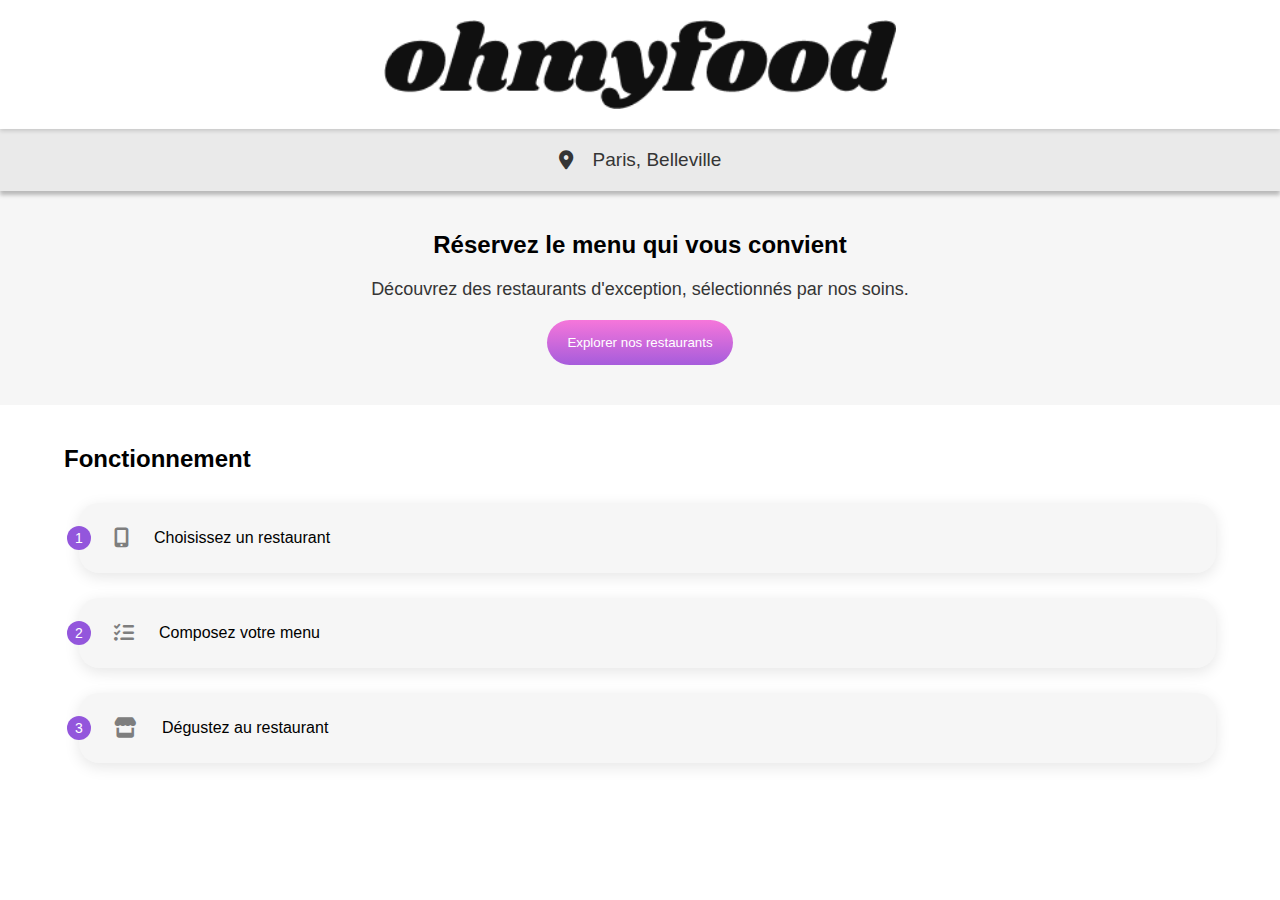
==== index.html @ 7467d75a "implement header & head section" ====
<!DOCTYPE html>
<html lang="fr">
<head>
    <meta charset="UTF-8">
    <meta name="viewport" content="width=device-width, initial-scale=1.0">
    <link rel="stylesheet" href="https://cdnjs.cloudflare.com/ajax/libs/font-awesome/6.0.0-beta3/css/all.min.css">
    <link rel="stylesheet" href="assets/css/main.css">
    <title>OhMyFood</title>
</head>

<body>

    <header>
        <div class="logo">
            <img src="assets/img/logo/ohmyfood.png" alt="logo">
        </div>

        <div class="location">
            <i class="fa-solid fa-location-dot"></i>
            <p>Paris, Belleville</p>
        </div>
    </header>

    <section class="hero">

        <div class="reserve">
            <h1>Réservez le menu qui vous convient</h1>
            <p>Découvrez des restaurants d'exception, sélectionnés par nos soins.</p>
            <button>Explorer nos restaurants</button>
        </div>
    </section>

    <section class="process">
        <h2>Fonctionnement</h2>
        <div class="process-list">
            <div class="process-item">
                <div class="process-item-number">1</div>
                <i class="fa-solid fa-mobile-screen-button"></i>
                <p>Choisissez un restaurant</p>
            </div>
            <div class="process-item">
                <div class="process-item-number">2</div>
                <i class="fa-solid fa-list-check"></i>
                <p>Composez votre menu</p>
            </div>
            <div class="process-item">
                <div class="process-item-number">3</div>
                <i class="fa-solid fa-store"></i>
                <p>Dégustez au restaurant</p>
            </div>
        </div>

    </section>
    
</body>
</html>
---- assets/css/main.css ----
header {
  -webkit-box-align: center;
      -ms-flex-align: center;
          align-items: center;
  position: relative;
  color: #353535;
}

header .logo {
  display: -webkit-box;
  display: -ms-flexbox;
  display: flex;
  -webkit-box-pack: center;
      -ms-flex-pack: center;
          justify-content: center;
  padding: 20px 0;
  position: relative;
  -webkit-box-shadow: 0px 2px 4px 0px #00000026;
          box-shadow: 0px 2px 4px 0px #00000026;
}

header .logo img {
  width: 40%;
}

header .location {
  display: -webkit-box;
  display: -ms-flexbox;
  display: flex;
  -webkit-box-align: center;
      -ms-flex-align: center;
          align-items: center;
  -webkit-box-pack: center;
      -ms-flex-pack: center;
          justify-content: center;
  gap: 10px;
  background-color: #eaeaea;
  font-size: 19px;
  gap: 20px;
  padding: 20px 0;
  -webkit-box-shadow: 0px 4px 4px 0px #00000040;
          box-shadow: 0px 4px 4px 0px #00000040;
}

.hero {
  color: #353535;
}

.hero .reserve {
  display: -webkit-box;
  display: -ms-flexbox;
  display: flex;
  -webkit-box-orient: vertical;
  -webkit-box-direction: normal;
      -ms-flex-direction: column;
          flex-direction: column;
  -webkit-box-align: center;
      -ms-flex-align: center;
          align-items: center;
  -webkit-box-pack: center;
      -ms-flex-pack: center;
          justify-content: center;
  gap: 20px;
  padding: 40px 0;
  background-color: #f6f6f6;
}

.hero .reserve h1 {
  font-size: 24px;
  font-weight: 700;
  text-align: center;
  width: 70%;
  color: black;
}

.hero .reserve p {
  font-size: 18px;
  font-weight: 300;
  text-align: center;
  width: 90%;
}

.hero .reserve button {
  background: -webkit-gradient(linear, left top, left bottom, color-stop(-11.44%, #FF79DA), color-stop(123.93%, #9356DC));
  background: linear-gradient(#FF79DA -11.44%, #9356DC 123.93%);
  color: white;
  padding: 15px 20px;
  border-radius: 100px;
  border: none;
}

.process {
  width: 90%;
  margin: 0 auto;
  padding: 40px 0;
}

.process .process-list {
  padding: 30px 0;
  display: -webkit-box;
  display: -ms-flexbox;
  display: flex;
  -webkit-box-orient: vertical;
  -webkit-box-direction: normal;
      -ms-flex-direction: column;
          flex-direction: column;
  gap: 25px;
}

.process .process-list .process-item {
  display: -webkit-box;
  display: -ms-flexbox;
  display: flex;
  -webkit-box-align: center;
      -ms-flex-align: center;
          align-items: center;
  gap: 25px;
  padding: 25px 20px;
  border-radius: 20px;
  background-color: #f6f6f6;
  -webkit-box-shadow: 0px 4px 15px 0px rgba(0, 0, 0, 0.1);
          box-shadow: 0px 4px 15px 0px rgba(0, 0, 0, 0.1);
  position: relative;
  margin-left: 15px;
}

.process .process-list .process-item .process-item-number {
  background-color: #9356DC;
  color: white;
  width: 24px;
  height: 24px;
  border-radius: 50%;
  font-weight: 500;
  display: -webkit-box;
  display: -ms-flexbox;
  display: flex;
  -webkit-box-align: center;
      -ms-flex-align: center;
          align-items: center;
  -webkit-box-pack: center;
      -ms-flex-pack: center;
          justify-content: center;
  position: absolute;
  left: -12px;
  font-size: 14px;
}

.process .process-list .process-item i {
  color: #7e7e7e;
  font-size: 20px;
  margin-left: 15px;
}

.process .process-list .process-item p {
  font-weight: 500;
  font-size: 16px;
}

.process .process-list .process-item:hover {
  background-color: #f5edff;
}

.process .process-list .process-item:hover i {
  color: #9356DC;
}

* {
  margin: 0;
}

body {
  font-family: 'Roboto', sans-serif;
}
/*# sourceMappingURL=main.css.map */
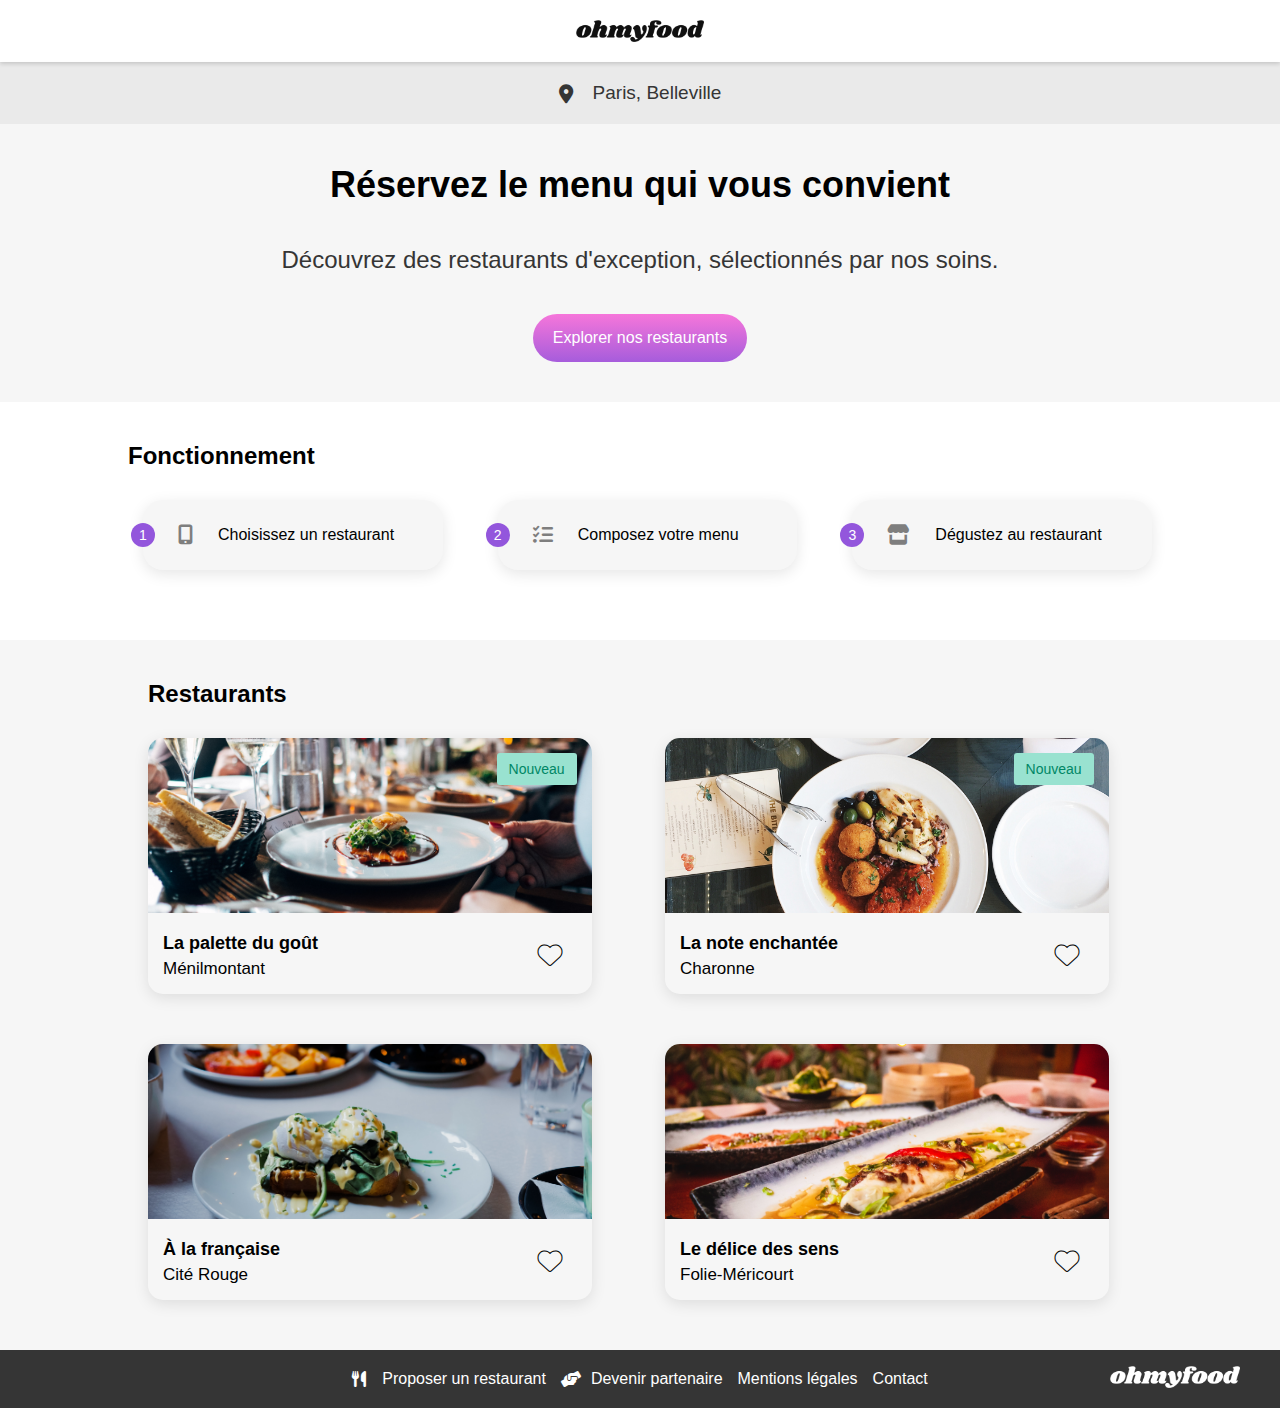
==== commit 2184dac3: "design integration with responsive" ====
--- a/index.html
+++ b/index.html
@@ -49,8 +49,81 @@
                 <p>Dégustez au restaurant</p>
             </div>
         </div>
+    </section>
 
+    <section class="restaurants">
+        <h2>Restaurants</h2>
+        <div class="restaurants-list">
+            <div class="restaurant-item restaurant-item--new">
+                <img src="assets/img/restaurants/jay-wennington-N_Y88TWmGwA-unsplash.jpg" alt="restaurant-1">
+                <div class="elements">
+                    <div class="restaurant-item-text">
+                        <h3>La palette du goût</h3>
+                        <p>Ménilmontant</p>
+                    </div>
+                    <div class="restaurant-item-heart">
+                        <i class="fa-solid fa-heart"></i>
+                    </div>
+                </div>
+            </div>
+            <div class="restaurant-item restaurant-item--new">
+                <img src="assets/img/restaurants/stil-u2Lp8tXIcjw-unsplash.jpg" alt="restaurant-2">
+                <div class="elements">
+                    <div class="restaurant-item-text">
+                        <h3>La note enchantée</h3>
+                        <p>Charonne</p>
+                    </div>
+                    <div class="restaurant-item-heart">
+                        <i class="fa-solid fa-heart"></i>
+                    </div>
+                </div>
+            </div>
+            <div class="restaurant-item">
+                <img src="assets/img/restaurants/toa-heftiba-DQKerTsQwi0-unsplash.jpg" alt="restaurant-3">
+                <div class="elements">
+                    <div class="restaurant-item-text">
+                        <h3>À la française</h3>
+                        <p>Cité Rouge</p>
+                    </div>
+                    <div class="restaurant-item-heart">
+                        <i class="fa-solid fa-heart"></i>
+                    </div>
+                </div>
+            </div>
+            <div class="restaurant-item">
+                <img src="assets/img/restaurants/louis-hansel-shotsoflouis-qNBGVyOCY8Q-unsplash.jpg" alt="restaurant-4">
+                <div class="elements">
+                    <div class="restaurant-item-text">
+                        <h3>Le délice des sens</h3>
+                        <p>Folie-Méricourt</p>
+                    </div>
+                    <div class="restaurant-item-heart">
+                        <i class="fa-solid fa-heart"></i>
+                    </div>
+                </div>
+            </div>
+        </div>
     </section>
+
+    <footer>
+        <div class="content">
+          <div class="content-logo">
+            <img src="../assets/img/logo/ohmyfood.png" alt="logo ohmyfood">
+          </div>
+          <div class="content-links">
+            <div class="content-links-item">
+              <i class="fa-solid fa-utensils"></i>
+              <a href="#">Proposer un restaurant</a>
+            </div>
+            <div class="content-links-item">
+              <i class="fa-solid fa-handshake-angle"></i>
+              <a href="#">Devenir partenaire</a>
+            </div>
+            <a href="#">Mentions légales</a>
+            <a href="#">Contact</a>
+          </div>
+        </div>
+    </footer>
     
 </body>
 </html>--- a/assets/css/main.css
+++ b/assets/css/main.css
@@ -1,9 +1,43 @@
+* {
+  margin: 0;
+  -webkit-box-sizing: border-box;
+          box-sizing: border-box;
+  font-family: 'Roboto', sans-serif;
+}
+
 header {
   -webkit-box-align: center;
       -ms-flex-align: center;
           align-items: center;
   position: relative;
   color: #353535;
+}
+
+header .arrow-back {
+  position: absolute;
+  left: 20px;
+  top: 50%;
+  -webkit-transform: translateY(-50%);
+          transform: translateY(-50%);
+  display: -webkit-box;
+  display: -ms-flexbox;
+  display: flex;
+  -webkit-box-align: center;
+      -ms-flex-align: center;
+          align-items: center;
+  -webkit-box-pack: center;
+      -ms-flex-pack: center;
+          justify-content: center;
+  z-index: 10;
+}
+
+header .arrow-back a {
+  color: #353535;
+  text-decoration: none;
+}
+
+header .arrow-back i {
+  font-size: 20px;
 }
 
 header .logo {
@@ -21,6 +55,18 @@
 
 header .logo img {
   width: 40%;
+}
+
+@media (min-width: 768px) {
+  header .logo img {
+    width: 20%;
+  }
+}
+
+@media (min-width: 1024px) {
+  header .logo img {
+    width: 10%;
+  }
 }
 
 header .location {
@@ -42,6 +88,111 @@
           box-shadow: 0px 4px 4px 0px #00000040;
 }
 
+footer {
+  background-color: #353535;
+  color: white;
+  padding: 20px 25px;
+}
+
+footer .content {
+  display: -webkit-box;
+  display: -ms-flexbox;
+  display: flex;
+  -webkit-box-orient: vertical;
+  -webkit-box-direction: normal;
+      -ms-flex-direction: column;
+          flex-direction: column;
+  gap: 20px;
+  max-width: 1200px;
+  margin: 0 auto;
+}
+
+footer .content .content-logo {
+  -webkit-box-ordinal-group: 1;
+      -ms-flex-order: 0;
+          order: 0;
+}
+
+footer .content .content-logo img {
+  width: 110px;
+  -webkit-filter: brightness(0) invert(1);
+          filter: brightness(0) invert(1);
+}
+
+@media (min-width: 768px) {
+  footer .content {
+    -webkit-box-orient: horizontal;
+    -webkit-box-direction: normal;
+        -ms-flex-direction: row;
+            flex-direction: row;
+    -webkit-box-align: center;
+        -ms-flex-align: center;
+            align-items: center;
+    position: relative;
+  }
+  footer .content .content-logo {
+    position: absolute;
+    right: 0;
+  }
+  footer .content .content-logo img {
+    width: 130px;
+  }
+  footer .content .content-links {
+    -webkit-box-flex: 1;
+        -ms-flex: 1;
+            flex: 1;
+    -webkit-box-orient: horizontal;
+    -webkit-box-direction: normal;
+        -ms-flex-direction: row;
+            flex-direction: row;
+    -webkit-box-pack: center;
+        -ms-flex-pack: center;
+            justify-content: center;
+    gap: 40px;
+  }
+}
+
+footer .content .content-links {
+  display: -webkit-box;
+  display: -ms-flexbox;
+  display: flex;
+  -webkit-box-orient: vertical;
+  -webkit-box-direction: normal;
+      -ms-flex-direction: column;
+          flex-direction: column;
+  gap: 15px;
+}
+
+@media (min-width: 768px) {
+  footer .content .content-links {
+    -webkit-box-orient: horizontal;
+    -webkit-box-direction: normal;
+        -ms-flex-direction: row;
+            flex-direction: row;
+  }
+}
+
+footer .content .content-links .content-links-item, footer .content .content-links a {
+  display: -webkit-box;
+  display: -ms-flexbox;
+  display: flex;
+  -webkit-box-align: center;
+      -ms-flex-align: center;
+          align-items: center;
+  gap: 10px;
+  color: white;
+  text-decoration: none;
+  font-size: 16px;
+  white-space: nowrap;
+  -webkit-transition: color 0.3s ease;
+  transition: color 0.3s ease;
+}
+
+footer .content .content-links .content-links-item i, footer .content .content-links a i {
+  width: 20px;
+  font-size: 16px;
+}
+
 .hero {
   color: #353535;
 }
@@ -65,6 +216,12 @@
   background-color: #f6f6f6;
 }
 
+@media (min-width: 768px) {
+  .hero .reserve {
+    gap: 40px;
+  }
+}
+
 .hero .reserve h1 {
   font-size: 24px;
   font-weight: 700;
@@ -73,11 +230,23 @@
   color: black;
 }
 
+@media (min-width: 768px) {
+  .hero .reserve h1 {
+    font-size: 36px;
+  }
+}
+
 .hero .reserve p {
   font-size: 18px;
   font-weight: 300;
   text-align: center;
   width: 90%;
+}
+
+@media (min-width: 768px) {
+  .hero .reserve p {
+    font-size: 24px;
+  }
 }
 
 .hero .reserve button {
@@ -87,12 +256,19 @@
   padding: 15px 20px;
   border-radius: 100px;
   border: none;
+  font-size: 16px;
 }
 
 .process {
   width: 90%;
-  margin: 0 auto;
-  padding: 40px 0;
+  margin: 40px 25px;
+}
+
+@media (min-width: 768px) {
+  .process {
+    width: 80%;
+    margin: 40px auto;
+  }
 }
 
 .process .process-list {
@@ -105,6 +281,16 @@
       -ms-flex-direction: column;
           flex-direction: column;
   gap: 25px;
+}
+
+@media (min-width: 768px) {
+  .process .process-list {
+    -webkit-box-orient: horizontal;
+    -webkit-box-direction: normal;
+        -ms-flex-direction: row;
+            flex-direction: row;
+    gap: 40px;
+  }
 }
 
 .process .process-list .process-item {
@@ -122,6 +308,12 @@
           box-shadow: 0px 4px 15px 0px rgba(0, 0, 0, 0.1);
   position: relative;
   margin-left: 15px;
+}
+
+@media (min-width: 768px) {
+  .process .process-list .process-item {
+    width: 33%;
+  }
 }
 
 .process .process-list .process-item .process-item-number {
@@ -164,11 +356,341 @@
   color: #9356DC;
 }
 
-* {
+.restaurants {
+  background-color: #f6f6f6;
+  margin: 0 auto;
+  padding: 40px 25px;
+  display: -webkit-box;
+  display: -ms-flexbox;
+  display: flex;
+  -webkit-box-orient: vertical;
+  -webkit-box-direction: normal;
+      -ms-flex-direction: column;
+          flex-direction: column;
+  gap: 20px;
+  overflow-x: hidden;
+  width: 100%;
+  -webkit-box-sizing: border-box;
+          box-sizing: border-box;
+}
+
+.restaurants h2 {
+  font-size: 24px;
+  font-weight: 700;
+}
+
+@media (min-width: 768px) {
+  .restaurants h2 {
+    width: 80%;
+    margin: auto;
+  }
+}
+
+.restaurants .restaurants-list {
+  display: -webkit-box;
+  display: -ms-flexbox;
+  display: flex;
+  -webkit-box-orient: vertical;
+  -webkit-box-direction: normal;
+      -ms-flex-direction: column;
+          flex-direction: column;
+  gap: 20px;
+}
+
+@media (min-width: 768px) {
+  .restaurants .restaurants-list {
+    width: 80%;
+    margin: 10px auto;
+    display: -ms-grid;
+    display: grid;
+    -ms-grid-columns: (1fr)[2];
+        grid-template-columns: repeat(2, 1fr);
+    gap: 50px;
+  }
+}
+
+.restaurants .restaurants-list .restaurant-item {
+  display: -webkit-box;
+  display: -ms-flexbox;
+  display: flex;
+  -webkit-box-orient: vertical;
+  -webkit-box-direction: normal;
+      -ms-flex-direction: column;
+          flex-direction: column;
+  gap: 20px;
+  border-radius: 15px;
+  -webkit-box-shadow: 0px 4px 15px 0px rgba(0, 0, 0, 0.1);
+          box-shadow: 0px 4px 15px 0px rgba(0, 0, 0, 0.1);
+  position: relative;
+}
+
+@media (min-width: 768px) {
+  .restaurants .restaurants-list .restaurant-item {
+    width: 95%;
+  }
+}
+
+.restaurants .restaurants-list .restaurant-item--new::before {
+  content: "Nouveau";
+  position: absolute;
+  top: 15px;
+  right: 15px;
+  background-color: #99E2D0;
+  color: #008766;
+  padding: 8px 12px;
+  border-radius: 3px;
+  font-weight: 500;
+  font-size: 14px;
+  z-index: 1;
+}
+
+.restaurants .restaurants-list .restaurant-item img {
+  border-radius: 15px 15px 0 0;
+  width: 100%;
+  height: 175px;
+  -o-object-fit: cover;
+     object-fit: cover;
+}
+
+.restaurants .restaurants-list .restaurant-item .elements {
+  display: -webkit-box;
+  display: -ms-flexbox;
+  display: flex;
+  -webkit-box-pack: justify;
+      -ms-flex-pack: justify;
+          justify-content: space-between;
+  padding: 0 15px;
+}
+
+.restaurants .restaurants-list .restaurant-item .elements .restaurant-item-text h3 {
+  font-size: 18px;
+  font-weight: 700;
+  margin-bottom: 5px;
+}
+
+.restaurants .restaurants-list .restaurant-item .elements .restaurant-item-text p {
+  font-size: 17px;
+  font-weight: 300;
+  margin-bottom: 15px;
+}
+
+.restaurants .restaurants-list .restaurant-item .elements .restaurant-item-heart {
+  margin-right: 15px;
+  margin-top: 10px;
+}
+
+.restaurants .restaurants-list .restaurant-item .elements .restaurant-item-heart i {
+  font-size: 24px;
+  color: transparent;
+  -webkit-text-stroke: 1px black;
+  text-stroke: 1px black;
+}
+
+.hero {
+  width: 100%;
+  height: auto;
+  overflow: hidden;
+  position: relative;
+}
+
+.hero img {
+  width: 100%;
+  height: 300px;
+  -o-object-fit: cover;
+     object-fit: cover;
+  display: block;
+}
+
+.menu {
+  background-color: #f6f6f6;
+  border-radius: 40px 40px 0 0;
+  position: relative;
+  margin-top: -40px;
+  padding-bottom: 40px;
+}
+
+@media (min-width: 768px) {
+  .menu {
+    width: 80%;
+    margin: -40px auto 0;
+  }
+}
+
+.menu-header {
+  display: -webkit-box;
+  display: -ms-flexbox;
+  display: flex;
+  -webkit-box-pack: justify;
+      -ms-flex-pack: justify;
+          justify-content: space-between;
+  -webkit-box-align: center;
+      -ms-flex-align: center;
+          align-items: center;
+  padding: 30px 20px 0;
+}
+
+@media (min-width: 768px) {
+  .menu-header {
+    width: -webkit-fit-content;
+    width: -moz-fit-content;
+    width: fit-content;
+    margin: 0 auto;
+    -webkit-box-pack: center;
+        -ms-flex-pack: center;
+            justify-content: center;
+    gap: 15px;
+  }
+}
+
+.menu-header h1 {
+  font-family: 'Shrikhand', cursive;
+  font-size: 28px;
+  font-weight: 400;
   margin: 0;
 }
 
-body {
-  font-family: 'Roboto', sans-serif;
+.menu-header .favorite {
+  background: none;
+  border: none;
+  cursor: pointer;
+  padding: 0;
+  margin-right: 20px;
+}
+
+@media (min-width: 768px) {
+  .menu-header .favorite {
+    margin-right: 0;
+    margin-top: 5px;
+  }
+}
+
+.menu-header .favorite i {
+  font-size: 24px;
+  color: transparent;
+  -webkit-text-stroke: 1px black;
+  text-stroke: 1px black;
+}
+
+.menu-content {
+  padding: 0 20px;
+}
+
+.menu .menu-category {
+  margin: 40px 0;
+}
+
+@media (min-width: 768px) {
+  .menu .menu-category {
+    width: 70%;
+    margin: auto;
+    margin-bottom: 40px;
+  }
+}
+
+.menu .menu-category .category-title {
+  font-size: 16px;
+  font-weight: 300;
+  text-transform: uppercase;
+  position: relative;
+  display: inline-block;
+  padding-bottom: 8px;
+  margin-bottom: 20px;
+}
+
+.menu .menu-category .category-title::after {
+  content: "";
+  position: absolute;
+  bottom: 0;
+  left: 0;
+  width: 40px;
+  height: 3px;
+  background-color: #99E2D0;
+  border-radius: 2px;
+}
+
+.menu .menu-category .dishes {
+  display: -webkit-box;
+  display: -ms-flexbox;
+  display: flex;
+  -webkit-box-orient: vertical;
+  -webkit-box-direction: normal;
+      -ms-flex-direction: column;
+          flex-direction: column;
+  gap: 15px;
+}
+
+.menu .menu-category .dish-card {
+  background-color: white;
+  border-radius: 15px;
+  -webkit-box-shadow: 0px 4px 15px 0px rgba(0, 0, 0, 0.1);
+          box-shadow: 0px 4px 15px 0px rgba(0, 0, 0, 0.1);
+  display: -webkit-box;
+  display: -ms-flexbox;
+  display: flex;
+  -webkit-box-pack: justify;
+      -ms-flex-pack: justify;
+          justify-content: space-between;
+  -webkit-box-align: center;
+      -ms-flex-align: center;
+          align-items: center;
+  padding: 15px;
+  cursor: pointer;
+  position: relative;
+}
+
+.menu .menu-category .dish-card .dish-info {
+  -webkit-box-flex: 1;
+      -ms-flex: 1;
+          flex: 1;
+}
+
+.menu .menu-category .dish-card .dish-info h3 {
+  font-size: 18px;
+  font-weight: 500;
+  margin: 0 0 5px;
+  white-space: nowrap;
+  text-overflow: ellipsis;
+}
+
+.menu .menu-category .dish-card .dish-info p {
+  font-size: 15px;
+  font-weight: 300;
+  margin: 0;
+  white-space: nowrap;
+  text-overflow: ellipsis;
+}
+
+.menu .menu-category .dish-card .dish-price {
+  font-weight: 700;
+  font-size: 15px;
+  position: absolute;
+  bottom: 15px;
+  right: 15px;
+}
+
+.menu .menu-category .dish-card .dish-price p {
+  margin: 0;
+  color: #353535;
+}
+
+.menu-action {
+  text-align: center;
+  margin-top: 40px;
+}
+
+.menu-action .btn-primary {
+  background: -webkit-gradient(linear, left top, left bottom, from(#FF79DA), to(#9356DC));
+  background: linear-gradient(#FF79DA, #9356DC);
+  color: white;
+  border: none;
+  padding: 15px 50px;
+  border-radius: 30px;
+  font-size: 16px;
+  font-weight: 500;
+  cursor: pointer;
+  -webkit-box-shadow: 0px 4px 10px rgba(0, 0, 0, 0.25);
+          box-shadow: 0px 4px 10px rgba(0, 0, 0, 0.25);
+  -webkit-transition: all 0.3s ease;
+  transition: all 0.3s ease;
 }
 /*# sourceMappingURL=main.css.map */